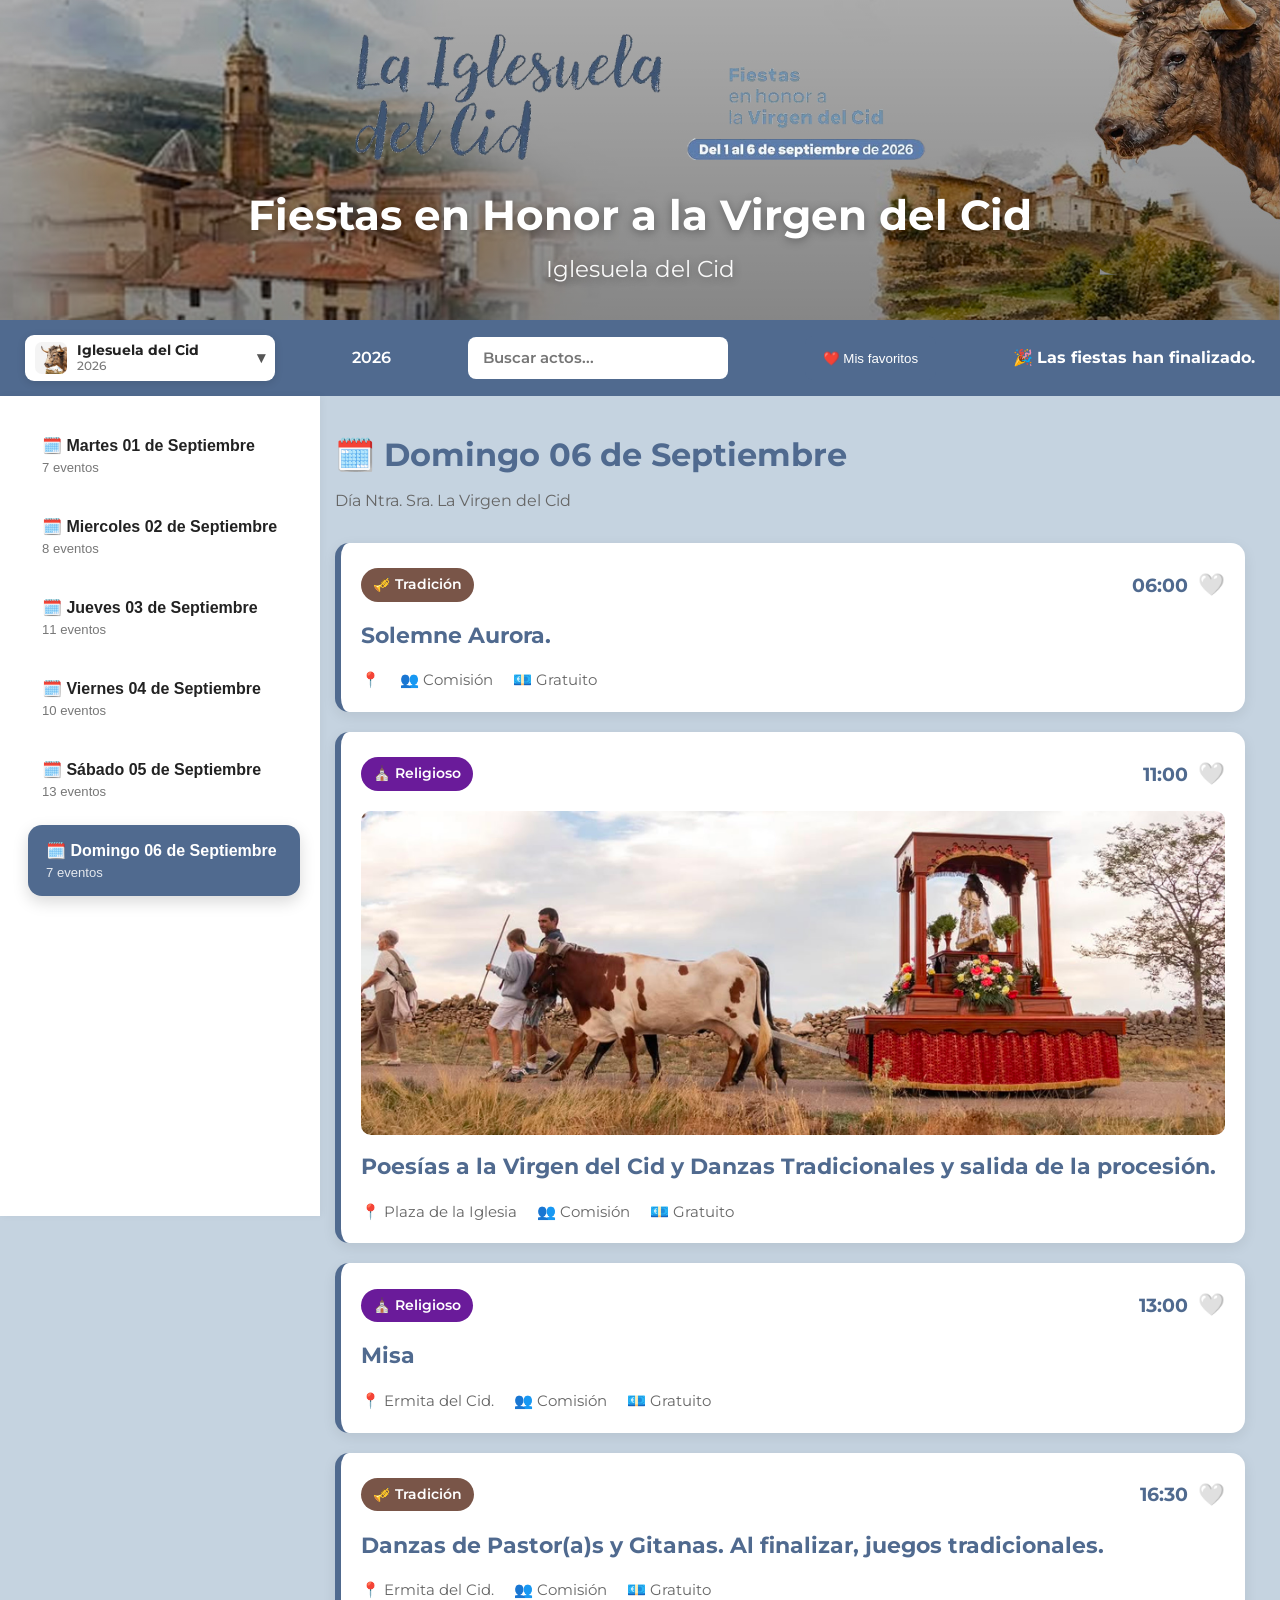
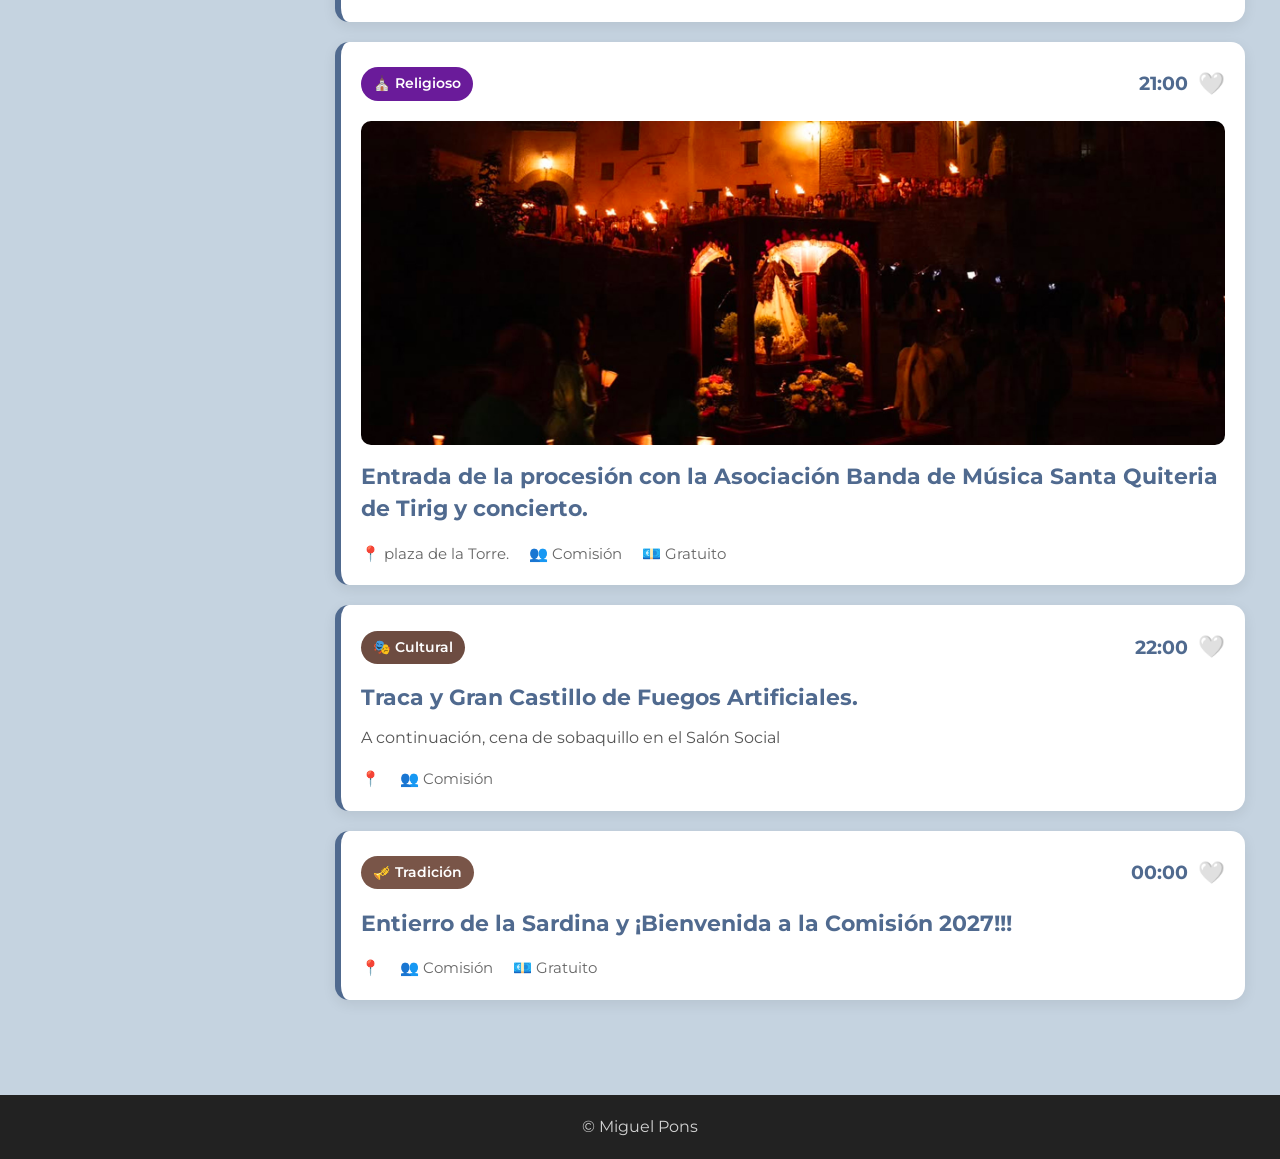
==== index.html @ 9c66fb47 "Add files via upload" ====
<!DOCTYPE html>
<html lang="es">

<head>

    <meta charset="UTF-8">

    <meta name="viewport" content="width=device-width, initial-scale=1.0">

    <title>Festes Vilafranca</title>

    <meta name="description"
        content="Programa Oficial de las Fiestas Patronales">

    <meta name="theme-color"
        content="#8B0000">

    <link
		id="favicon"
		rel="icon"
		href="favicon.ico">

    <!-- Google Fonts -->

    <link rel="preconnect"
        href="https://fonts.googleapis.com">

    <link rel="preconnect"
        href="https://fonts.gstatic.com"
        crossorigin>

    <link href="https://fonts.googleapis.com/css2?family=Montserrat:wght@300;400;500;600;700&display=swap"
        rel="stylesheet">

    <!-- CSS -->

    <link rel="stylesheet"
        href="css/variables.css?3">

    <link rel="stylesheet"
        href="css/estilos.css?38">

    <link rel="stylesheet"
        href="css/responsive.css?28">

    <link rel="stylesheet"
        href="css/selector-programas.css?1">



</head>

<body>

    <!-- CABECERA -->

    <header id="hero">

        <div class="hero-overlay">

            <img id="logo"
                class="logo"
                src=""
                alt="Logo">

            <div class="titulos">

                <h1 id="tituloWeb">
                    Cargando...
                </h1>

                <h2 id="subtituloWeb">
                </h2>

            </div>

        </div>

    </header>

    <!-- BARRA SUPERIOR -->

    <section class="barraSuperior">

    <div id="selectorProgramas" class="selector-programas"></div>

    <div id="anioFiestas"></div>

		<input
			type="search"
			id="buscador"
			placeholder="Buscar actos...">

		<button
			id="botonFavoritos"
			class="boton">
			❤️ Mis favoritos
		</button>

    <div id="contadorActo">
        Cargando programa...
    </div>

	</section>

    <!-- CONTENIDO -->

    <div class="contenedor">

        <!-- MENÚ -->

        <aside id="menu">

        </aside>

        <!-- CONTENIDO -->

        <main id="contenido">

            <div class="loader">

                Cargando programa...

            </div>

        </main>

    </div>

    <!-- PIE -->

    <footer>

        <p id="copyright"></p>

    </footer>

    <!-- JAVASCRIPT -->

    <script src="js/helpers.js?30"></script>

    <script src="js/selector-programas.js?2"></script>
	
	<script src="js/favoritos.js?5"></script>

    <script src="js/programa.js?13"></script>

    <script src="js/menu.js?20"></script>

    <script src="js/tarjetas.js?17"></script>

    <script src="js/app.js?27"></script>


<script>

if ("serviceWorker" in navigator) {

    navigator.serviceWorker.getRegistrations()

    .then(registrations => {

        registrations.forEach(registration => {

            registration.unregister();

        });

    });

}

</script>

</body>

</html>
---- css/variables.css ----
:root{

    /* ==========================
       COLORES DEL TEMA
       (Se sustituirán desde programa.json)
    ========================== */

    --color-principal:#8B0000;

    --color-secundario:#C9A227;

    --color-fondo:#F5F5F5;

    --color-superficie:#FFFFFF;

    --color-texto:#222222;

    --color-texto-claro:#666666;

    --color-borde:#DDDDDD;


    /* ==========================
       COLORES DE CATEGORÍAS
    ========================== */

    --cat-religioso:#6A1B9A;

    --cat-toros:#C62828;

    --cat-musica:#1565C0;

    --cat-gastronomia:#EF6C00;

    --cat-infantil:#43A047;

    --cat-cultural:#6D4C41;

    --cat-deporte:#00897B;

    --cat-fuegos:#8E24AA;

    --cat-tradicion:#795548;

    --cat-otros:#607D8B;


    /* ==========================
       SOMBRAS
    ========================== */

    --sombra-suave:0 3px 10px rgba(0,0,0,.10);

    --sombra-media:0 8px 25px rgba(0,0,0,.15);


    /* ==========================
       BORDES
    ========================== */

    --radio:12px;

    --radio-grande:20px;


    /* ==========================
       TRANSICIONES
    ========================== */

    --transicion:.25s;


    /* ==========================
       MEDIDAS
    ========================== */

    --ancho-menu:280px;

    --max-contenido:1400px;


    /* ==========================
       TIPOGRAFÍA
    ========================== */

    --fuente:'Montserrat',sans-serif;

}
---- css/estilos.css ----
/* =========================================================
   Fiestas Villafranca
   estilos.css
   Versión 1.0
========================================================= */

/* =========================================================
   RESET
========================================================= */

*{
    margin:0;
    padding:0;
    box-sizing:border-box;
}

html{
    scroll-behavior:smooth;
}

body{

    font-family:"Montserrat",sans-serif;

    background:var(--color-fondo);

    color:var(--color-texto);

    line-height:1.5;

}

/* =========================================================
   CABECERA
========================================================= */

#hero{

    position:relative;

    height:320px;

    background-size:cover;

    background-position:center;

    background-repeat:no-repeat;

}

.hero-overlay{

    width:100%;
    height:100%;

    background:linear-gradient(
        rgba(0,0,0,.30),
        rgba(0,0,0,.45)
    );

    display:flex;

    flex-direction:column;

    justify-content:center;

    align-items:center;

    text-align:center;

    color:white;

    padding:30px 20px;

}

.logo{

    display:block;

    width:var(--logo-pc);

    height:auto;

    max-width:95%;

    object-fit:contain;

    margin-left:auto;
    margin-right:auto;

}

#tituloWeb{

    font-size:2.6rem;

    font-weight:700;

    line-height:1.15;

    margin-top:12px;

    margin-bottom:12px;

    text-shadow:0 2px 10px rgba(0,0,0,.35);

}

#subtituloWeb{

    font-size:1.45rem;

    font-weight:400;

    opacity:.95;

    text-shadow:0 2px 8px rgba(0,0,0,.35);

}

/* =========================================================
   BARRA SUPERIOR
========================================================= */

.barraSuperior{

    display:flex;

    justify-content:space-between;

    align-items:center;

    padding:15px 25px;

    background:var(--color-principal);

    color:white;

    font-weight:600;

}

/* =========================================================
   CONTENEDOR
========================================================= */

.contenedor{

    display:flex;

    min-height:calc(100vh - 420px);

}

/* =========================================================
   MENÚ
========================================================= */

#menu{

    width:320px;

    min-width:320px;

    background:white;

    box-shadow:2px 0 8px rgba(0,0,0,.04);

    padding:24px;

    overflow-y:auto;

}

.menu-dia{

    display:flex;

    align-items:center;

    width:100%;

    gap:12px;

    padding:16px 18px;

    margin-bottom:10px;

    border:none;

    border-radius:14px;

    background:#fff;

    cursor:pointer;

    transition:all .20s ease;

    text-align:left;

}

.menu-dia:hover{

    background:#f3f3f3;

    transform:translateX(3px);

    box-shadow:0 4px 10px rgba(0,0,0,.08);

}

.menu-dia:hover .menu-dia-texto{

    color:#222;

}

.menu-dia:hover .menu-dia-actos{

    color:#666;

}

.menu-dia.activo:hover{

    background:var(--color-principal);

    transform:translateX(4px);

    box-shadow:0 6px 16px rgba(0,0,0,.15);

}

.menu-dia:active{

    transform:scale(.98);

}

.menu-dia.activo{

    background:var(--color-principal);

    color:white;

    box-shadow:0 6px 16px rgba(0,0,0,.15);

    transform:translateX(4px);

}

.menu-dia.activo .menu-dia-texto{

    color:white;

}

.menu-dia.activo .menu-dia-actos{

    color:rgba(255,255,255,.85);

}

.menu-dia-texto{

    font-weight:600;

}

.menu-dia-contenido{

    flex:1;

    min-width:0;

}

/* =========================================================
   CONTENIDO
========================================================= */

#contenido{

    flex:1;

    padding:40px 45px;

    background:var(--color-fondo);

}

.titulo-dia{

    font-size:2rem;

    color:var(--color-principal);

    margin-bottom:10px;

}

.descripcion-dia{

    font-size:1rem;

    color:#666;

    margin-bottom:30px;

}

/* =========================================================
   TARJETAS
========================================================= */

.tarjeta{

    background:var(--color-superficie);

    border-radius:14px;

    padding:20px;

    margin-bottom:20px;

    box-shadow:0 4px 14px rgba(0,0,0,.08);

    transition:.25s;

    border-left:6px solid var(--color-principal);

}

.tarjeta:hover{

    transform:translateY(-3px);

    box-shadow:0 8px 20px rgba(0,0,0,.15);

}

.tarjeta.destacado{

    border-left:6px solid var(--color-secundario);

}

.tarjeta h3{

    font-size:1.35rem;

    margin:12px 0;

    color:var(--color-principal);

}

.tarjeta p{

    margin-bottom:18px;

    color:#555;

}

/* =========================================================
   CABECERA TARJETA
========================================================= */

.tarjeta-cabecera{

    display:flex;

    justify-content:space-between;

    align-items:center;

    margin-bottom:10px;

}

.hora{

    font-size:1.2rem;

    font-weight:bold;

    color:var(--color-principal);

}

/* =========================================================
   CATEGORÍAS
========================================================= */

.categoria{

    color:white;

    padding:6px 12px;

    border-radius:20px;

    font-size:.9rem;

    font-weight:600;

}

/* =========================================================
   DATOS DEL ACTO
========================================================= */

.datos{

    display:flex;

    flex-wrap:wrap;

    gap:20px;

    margin-top:15px;

    font-size:.95rem;

    color:#666;

}

.datos div{

    display:flex;

    align-items:center;

    gap:6px;

}

/* =========================================================
   MENSAJE SIN ACTOS
========================================================= */

.sin-actos{

    padding:40px;

    background:white;

    border-radius:12px;

    text-align:center;

    color:#777;

    font-size:1.1rem;

    box-shadow:0 4px 10px rgba(0,0,0,.08);

}

/* =========================================================
   LOADER
========================================================= */

.loader{

    text-align:center;

    padding:80px;

    font-size:1.2rem;

    color:#888;

}

/* =========================================================
   ERROR
========================================================= */

.error{

    background:#fff3f3;

    color:#a00000;

    border:1px solid #f3b1b1;

    padding:25px;

    border-radius:12px;

}

.error h2{

    margin-bottom:10px;

}

/* =========================================================
   FOOTER
========================================================= */

footer{

    background:#222;

    color:white;

    text-align:center;

    padding:20px;

    margin-top:40px;

}

footer p{

    opacity:.8;

}

/* =========================================================
   ANIMACIONES
========================================================= */

@keyframes aparecer {

    from{
        opacity:0;
        transform:translateY(15px);
    }

    to{
        opacity:1;
        transform:translateY(0);
    }

}

.tarjeta{

    animation:aparecer .35s ease;

}

/* =========================================================
   SCROLL
========================================================= */

::-webkit-scrollbar{

    width:10px;

}

::-webkit-scrollbar-track{

    background:#efefef;

}

::-webkit-scrollbar-thumb{

    background:var(--color-principal);

    border-radius:10px;

}

::-webkit-scrollbar-thumb:hover{

    background:var(--color-secundario);

}

/* =========================================================
   ENLACES
========================================================= */

a{

    color:var(--color-principal);

    text-decoration:none;

}

a:hover{

    text-decoration:underline;

}

/* =========================================================
   BOTONES GENÉRICOS
========================================================= */

.boton{

    display:inline-block;

    padding:10px 18px;

    border:none;

    border-radius:8px;

    background:var(--color-principal);

    color:white;

    cursor:pointer;

    transition:.25s;

}

.boton:hover{

    background:var(--color-secundario);

}

/* =========================================================
   ETIQUETAS
========================================================= */

.etiquetas{

    display:flex;

    flex-wrap:wrap;

    gap:8px;

    margin-top:12px;

}

.etiqueta{

    background:#ececec;

    color:#555;

    padding:5px 10px;

    border-radius:20px;

    font-size:.80rem;

}

/* =========================================================
   IMÁGENES DE LOS ACTOS
========================================================= */

.imagen-acto{

    width:100%;

    border-radius:10px;

    margin-top:15px;

    margin-bottom:15px;

}

/* =========================================================
   UTILIDADES
========================================================= */

.oculto{

    display:none !important;

}

.centrado{

    text-align:center;

}

.derecha{

    text-align:right;

}

.izquierda{

    text-align:left;

}

.mt10{margin-top:10px;}
.mt20{margin-top:20px;}
.mt30{margin-top:30px;}

.mb10{margin-bottom:10px;}
.mb20{margin-bottom:20px;}
.mb30{margin-bottom:30px;}

/* =========================================================
   UBICACIÓN
========================================================= */

.ubicacion a{

    color:inherit;

    text-decoration:none;

    font-weight:600;

}

.ubicacion a:hover{

    color:var(--color-principal);

    text-decoration:underline;

}


.menu-dia{

    display:flex;
    align-items:center;
    gap:8px;

}

.menu-dia-info{

    display:flex;

    flex-direction:column;

    align-items:flex-start;

    gap:4px;

    flex:1;

}

.menu-dia-texto{

    font-size:1rem;

    font-weight:700;

    line-height:1.25;

    color:#222;

}

.menu-dia-actos{

    font-size:.82rem;

    color:#777;

    font-weight:500;

}

/* =========================================================
BUSCADOR
========================================================= */

#buscador{

    width:260px;

    padding:10px 15px;

    border:none;

    border-radius:8px;

    font-size:15px;

}

#buscador:focus{

    outline:none;

    box-shadow:0 0 0 3px rgba(255,255,255,.35);

}

/*=========================================================
ICONO DESTACADO
=========================================================*/

.cabecera-izquierda{

    display:flex;

    align-items:center;

    gap:8px;

}

.icono-destacado{

    font-size:1.15rem;

    line-height:1;

    cursor:default;

}

/*=========================================================
FAVORITOS
=========================================================*/

.cabecera-derecha{

    display:flex;

    align-items:center;

    gap:10px;

}

.boton-favorito{

    background:none;

    border:none;

    cursor:pointer;

    font-size:1.35rem;

    padding:0;

    transition:.2s;

}

.boton-favorito:hover{

    transform:scale(1.15);

}

/* =========================================================
   FIN
========================================================= */
---- css/responsive.css ----
/* =========================================================
   RESPONSIVE.CSS
   PARTE 1
   Mobile First
========================================================= */


/* =========================================================
   MÓVILES
   hasta 767 px
========================================================= */

@media (max-width:767px){

    html{

        font-size:16px;

    }

    body{

        overflow-x:hidden;

    }

    /* ==========================
       HERO
    ========================== */

    #hero{

        height:220px;

    }

    .hero-overlay{

        padding:15px;

    }

    .logo{

    width:var(--logo-movil);

    height:auto;

    max-width:95%;

	}

    #tituloWeb{

        font-size:1.6rem;
        line-height:1.2;

    }

    #subtituloWeb{

        font-size:1rem;
        margin-top:8px;

    }


    /* ==========================
       BARRA SUPERIOR
    ========================== */

    .barraSuperior{

        display:flex;

        flex-direction:column;

        align-items:stretch;

        gap:12px;

        padding:15px;

    }

    #anioFiestas{

        text-align:center;

        font-size:1rem;

    }

    #contadorActo{

        text-align:center;

        font-size:.95rem;

        line-height:1.4;

    }

    #buscador{

        width:100%;

        font-size:16px;

        padding:14px;

    }


    /* ==========================
       CONTENEDOR
    ========================== */

    .contenedor{

        display:flex;

        flex-direction:column;

        min-height:auto;

    }


    /* ==========================
       MENÚ
    ========================== */

    #menu{

        width:100%;

        border-right:none;

        border-bottom:1px solid #ddd;

        padding:15px;

        display:flex;

        gap:10px;

        overflow-x:auto;

        overflow-y:hidden;

        white-space:nowrap;

        scroll-snap-type:x mandatory;
		
		scroll-padding-inline:15px;
 
    }

    #menu::-webkit-scrollbar{

        height:6px;

    }

    .menu-dia{

    min-width:150px;

    max-width:150px;

    margin:0;

    flex-shrink:0;

    scroll-snap-align:start;

    padding:12px;

    border-radius:14px;

	}

	.menu-dia:first-child{

		margin-left:20px;

	}

	.menu-dia:last-child{

		margin-right:20px;

	}

    .menu-dia-texto{

		font-size:.88rem;

		line-height:1.2;
		
		white-space:nowrap;

		overflow:hidden;

		text-overflow:ellipsis;

	}
	
	.menu-dia-numero{

		width:34px;

		height:34px;

		line-height:34px;

		font-size:.95rem;

	}

    .menu-dia-actos{

        font-size:.80rem;

    }


    /* ==========================
       CONTENIDO
    ========================== */

    #contenido{

        padding:18px;

    }

    .titulo-dia{

        font-size:1.5rem;

    }

    .descripcion-dia{

        font-size:.95rem;

        margin-bottom:20px;

    }

}

/* =========================================================
   RESPONSIVE.CSS
   PARTE 2
   Tarjetas + Tablet
========================================================= */


/* =========================================================
   TARJETAS EN MÓVIL
========================================================= */

@media (max-width:767px){

    .tarjeta{

        padding:18px;

        margin-bottom:18px;

        border-radius:12px;

    }

    .tarjeta-cabecera{

        display:flex;

        flex-direction:column;

        align-items:flex-start;

        gap:10px;

    }

    .categoria{

        font-size:.85rem;

        padding:6px 12px;

    }

    .hora{

        font-size:1.1rem;

    }

    .tarjeta h3{

        font-size:1.25rem;

        line-height:1.3;

    }

    .tarjeta p{

        font-size:.95rem;

        line-height:1.5;

    }

    .imagen-acto{

        width:100%;

        height:auto;

        border-radius:10px;

        margin:15px 0;

        object-fit:cover;

    }

    .datos{

        display:flex;

        flex-direction:column;

        gap:10px;

        margin-top:15px;

    }

    .datos div{

        width:100%;

        word-break:break-word;

    }

    .etiquetas{

        gap:8px;

    }

    .etiqueta{

        font-size:.78rem;

        padding:6px 10px;

    }

    .sin-actos{

        padding:30px 20px;

        font-size:1rem;

    }
	
}


/* =========================================================
   TABLETS
   768 - 1023 px
========================================================= */

@media (min-width:768px) and (max-width:1023px){

    #hero{

        height:260px;

    }

    .logo{

    width:var(--logo-tablet);

    height:auto;

    max-width:90%;

	}

    #tituloWeb{

        font-size:2rem;

    }

    .barraSuperior{

        padding:18px;

        gap:15px;

        flex-wrap:wrap;

    }

    #buscador{

        width:280px;

    }

    .contenedor{

        display:flex;

    }

    #menu{

        width:240px;

        padding:18px;
		
		scroll-behavior:smooth;

		-webkit-overflow-scrolling:touch;

    }

    #contenido{

        padding:25px;

    }

    .tarjeta{

        padding:22px;

    }

    .tarjeta h3{

        font-size:1.35rem;

    }

    .datos{

        gap:15px;

    }

}

/* =========================================================
   RESPONSIVE.CSS
   PARTE 3
   Escritorio + Ajustes finales
========================================================= */


/* =========================================================
   ESCRITORIO
   A partir de 1024 px
========================================================= */

@media (min-width:1024px){

    .contenedor{

        display:grid;

        grid-template-columns:300px 1fr;

        gap:0;

        align-items:start;

    }

    #menu{

        position:sticky;

        top:0;

        height:calc(100vh - 80px);

        overflow-y:auto;

    }

    #contenido{

        min-width:0;

        padding:35px;

    }

    .tarjeta{

        transition:
            transform .20s ease,
            box-shadow .20s ease;

    }

    .tarjeta:hover{

        transform:translateY(-4px);

    }

}


/* =========================================================
   IMÁGENES
========================================================= */

img{

    max-width:100%;

    height:auto;

    display:block;

}


/* =========================================================
   ENLACES
========================================================= */

a{

    word-break:break-word;

}


/* =========================================================
   BOTONES
========================================================= */

button{

    min-height:44px;

    cursor:pointer;

}


/* =========================================================
   INPUTS
========================================================= */

input,
select,
textarea{

    max-width:100%;

    font:inherit;

}


/* =========================================================
   TABLAS
========================================================= */

table{

    width:100%;

    display:block;

    overflow-x:auto;

}


/* =========================================================
   VÍDEOS
========================================================= */

iframe,
video{

    width:100%;

    height:auto;

}


/* =========================================================
   PREVENIR DESBORDAMIENTOS
========================================================= */

*{

    box-sizing:border-box;

    min-width:0;

}


/* =========================================================
   SCROLL
========================================================= */

html{

    scroll-behavior:smooth;

}


/* =========================================================
   ORIENTACIÓN HORIZONTAL EN MÓVIL
========================================================= */

@media (max-width:767px) and (orientation:landscape){

    #hero{

        height:170px;

    }

    .barraSuperior{

        padding:12px;

    }

}


/* =========================================================
   PANTALLAS MUY PEQUEÑAS
========================================================= */

@media (max-width:360px){

    html{

        font-size:15px;

    }

    .menu-dia{

        min-width:150px;

    }

    .tarjeta{

        padding:15px;

    }

    .tarjeta h3{

        font-size:1.10rem;

    }

}


/* =========================================================
   PANTALLAS MUY GRANDES
========================================================= */

@media (min-width:1600px){

    .contenedor{

        max-width:1600px;

        margin:auto;

    }

}


/* =========================================================
   FIN
========================================================= */
---- css/selector-programas.css ----
/* =========================================================
   SELECTOR DE PROGRAMAS
   Hoja independiente para evitar conflictos/caché
========================================================= */

.selector-programas {
    position: relative;
    width: 250px;
    flex: 0 0 auto;
    z-index: 50;
}

.selector-programas-boton,
.selector-programas-opcion {
    width: 100%;
    border: none;
    display: flex;
    align-items: center;
    gap: 10px;
    text-align: left;
    font: inherit;
}

.selector-programas-boton {
    min-height: 46px;
    padding: 7px 10px;
    border-radius: 9px;
    background: #fff;
    color: #222;
    box-shadow: 0 2px 8px rgba(0,0,0,.12);
}

.selector-programas-boton:hover {
    background: #f7f7f7;
}

.selector-programas-boton:focus-visible,
.selector-programas-opcion:focus-visible {
    outline: 3px solid rgba(255,255,255,.55);
    outline-offset: 2px;
}

/*
   Tamaño explícito + max/min para que ninguna regla global de imágenes
   pueda hacer crecer el icono. Los atributos width/height del JS son
   además un segundo nivel de protección si este CSS tarda en cargar.
*/
.selector-programas .selector-programas-icono {
    width: 32px;
    height: 32px;
    min-width: 32px;
    max-width: 32px;
    min-height: 32px;
    max-height: 32px;
    flex: 0 0 32px;
    object-fit: cover;
    border-radius: 7px;
    display: block;
}

.selector-programas-texto {
    display: flex;
    flex-direction: column;
    gap: 1px;
    min-width: 0;
    flex: 1;
}

.selector-programas-nombre {
    font-size: .88rem;
    font-weight: 700;
    line-height: 1.2;
    white-space: nowrap;
    overflow: hidden;
    text-overflow: ellipsis;
}

.selector-programas-anio {
    font-size: .72rem;
    font-weight: 500;
    color: #777;
    line-height: 1.2;
}

.selector-programas-flecha {
    margin-left: auto;
    color: #555;
    font-size: 1rem;
    transition: transform .2s ease;
}

.selector-programas.abierto .selector-programas-flecha {
    transform: rotate(180deg);
}

.selector-programas-lista {
    position: absolute;
    top: calc(100% + 8px);
    left: 0;
    width: 100%;
    padding: 6px;
    border-radius: 10px;
    background: #fff;
    box-shadow: 0 10px 30px rgba(0,0,0,.20);
    max-height: 330px;
    overflow-y: auto;
}

.selector-programas-lista[hidden] {
    display: none;
}

.selector-programas-opcion {
    min-height: 48px;
    padding: 8px 9px;
    border-radius: 8px;
    background: #fff;
    color: #222;
    cursor: pointer;
}

.selector-programas-opcion:hover {
    background: #f1f1f1;
}

.selector-programas-opcion.activo {
    background: var(--color-principal);
    color: #fff;
}

.selector-programas-opcion.activo .selector-programas-anio {
    color: rgba(255,255,255,.82);
}

.selector-programas-opcion.activo:hover {
    background: var(--color-secundario);
}

@media (max-width: 767px) {
    .selector-programas {
        width: 100%;
    }

    .selector-programas-boton {
        width: 100%;
    }

    .selector-programas-lista {
        position: static;
        margin-top: 8px;
    }
}

@media (min-width: 768px) and (max-width: 1023px) {
    .selector-programas {
        width: 240px;
    }
}
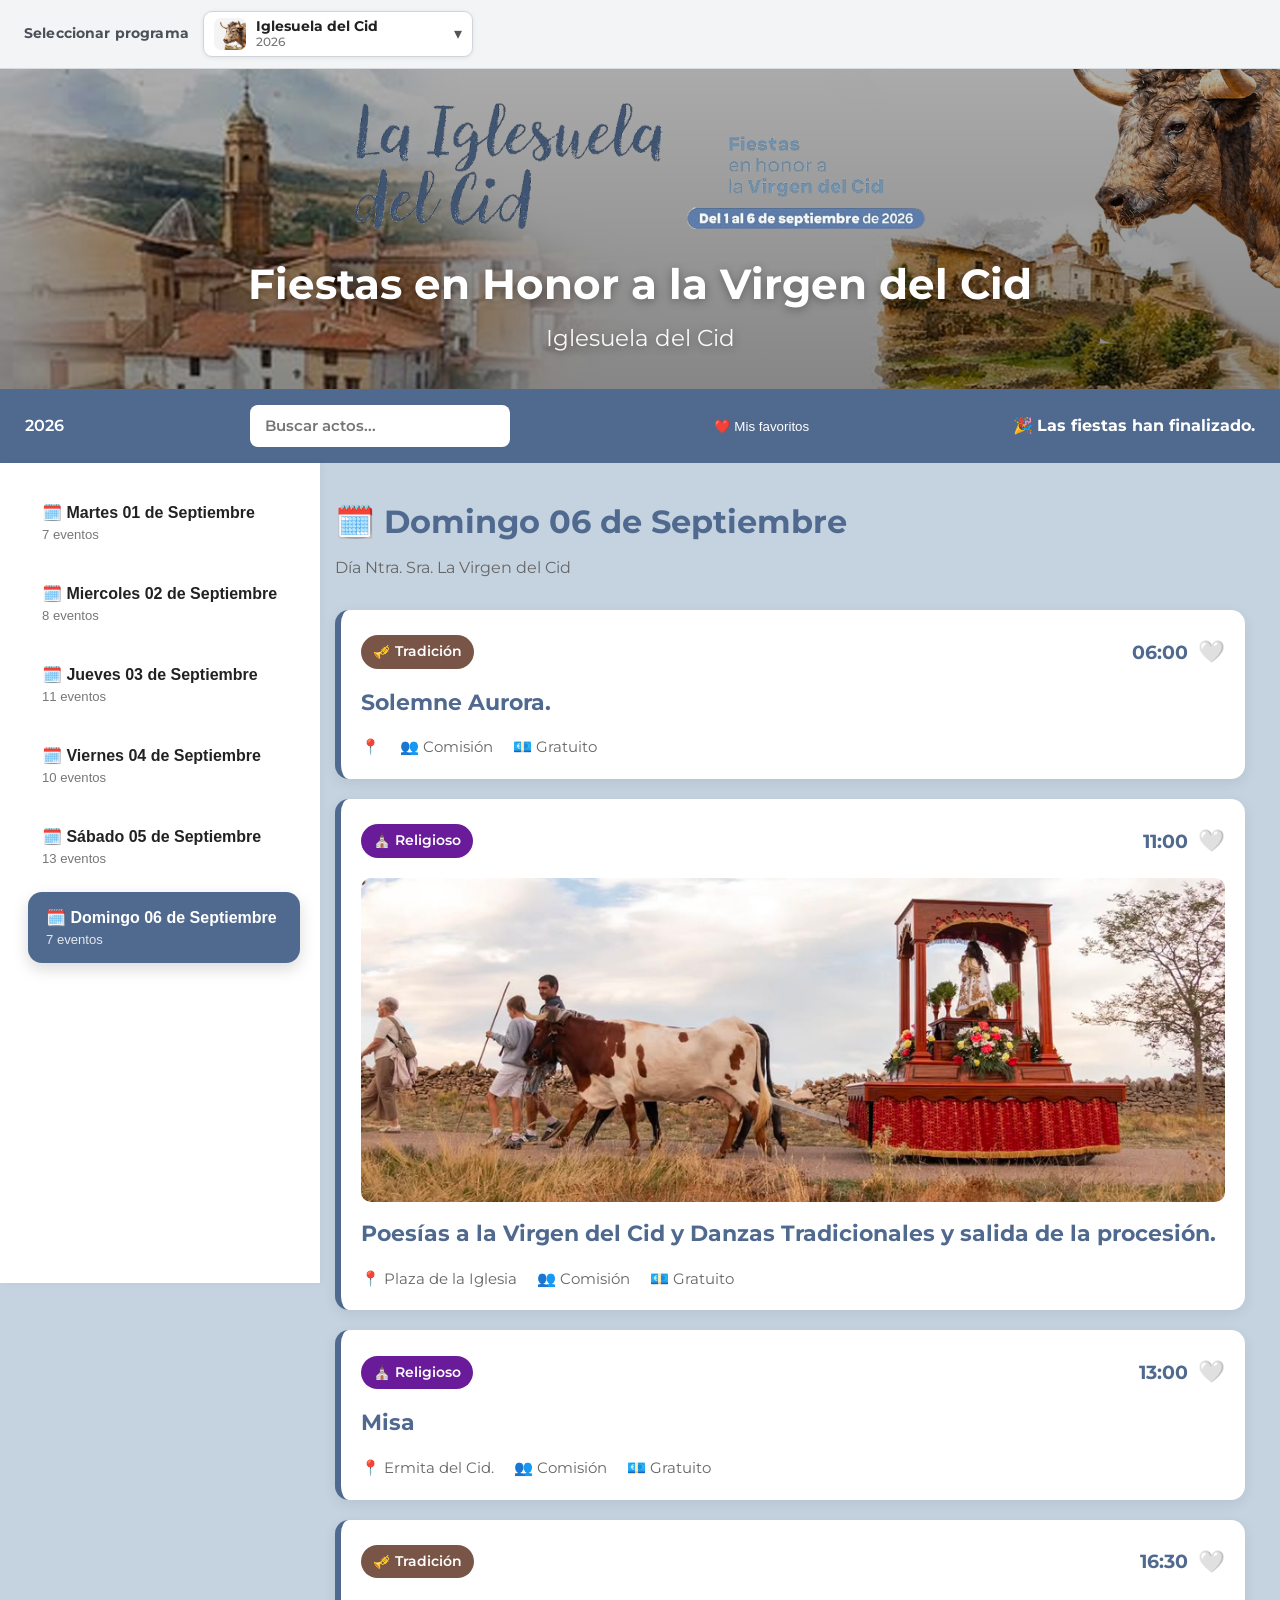
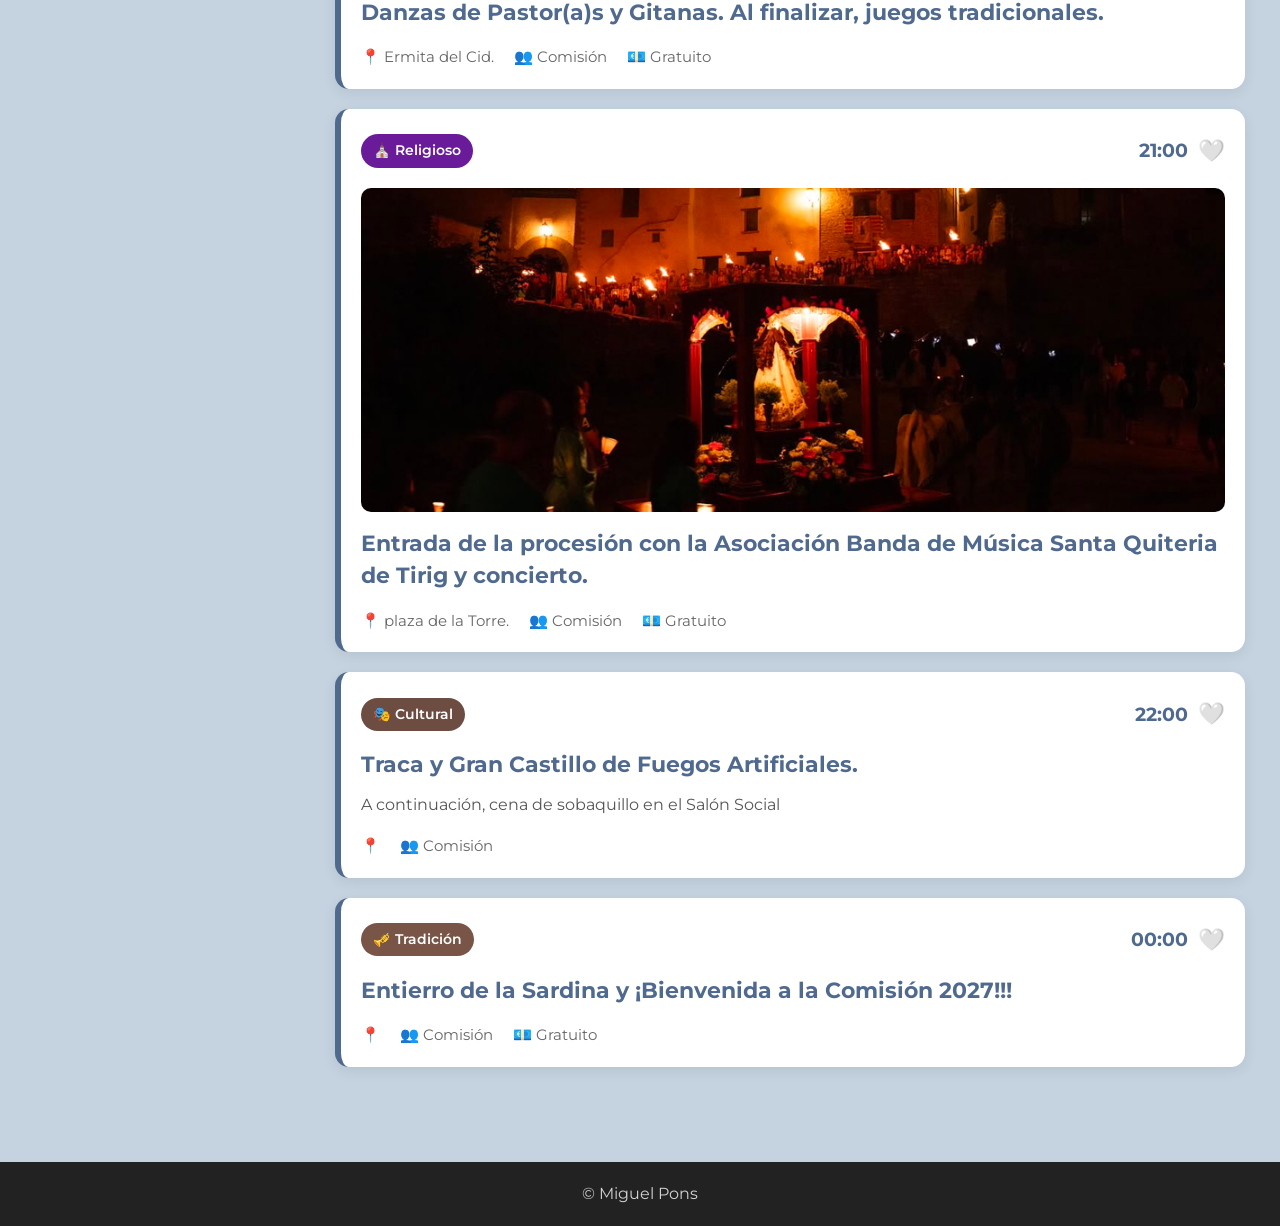
==== commit 8624841b: "Add files via upload" ====
--- a/index.html
+++ b/index.html
@@ -44,13 +44,29 @@
         href="css/responsive.css?28">
 
     <link rel="stylesheet"
-        href="css/selector-programas.css?1">
+        href="css/selector-programas.css?2">
 
 
 
 </head>
 
 <body>
+
+    <!-- BARRA GLOBAL DE LA APLICACION -->
+
+    <section class="barraAplicacion" aria-label="Seleccionar programa de fiestas">
+
+        <div class="barraAplicacion-contenido">
+
+            <span class="barraAplicacion-etiqueta">
+                Seleccionar programa
+            </span>
+
+            <div id="selectorProgramas" class="selector-programas"></div>
+
+        </div>
+
+    </section>
 
     <!-- CABECERA -->
 
@@ -81,8 +97,6 @@
     <!-- BARRA SUPERIOR -->
 
     <section class="barraSuperior">
-
-    <div id="selectorProgramas" class="selector-programas"></div>
 
     <div id="anioFiestas"></div>
 
--- a/css/selector-programas.css
+++ b/css/selector-programas.css
@@ -1,11 +1,37 @@
 /* =========================================================
-   SELECTOR DE PROGRAMAS
-   Hoja independiente para evitar conflictos/caché
+   BARRA GLOBAL + SELECTOR DE PROGRAMAS
+   Componente independiente de los colores de cada municipio.
 ========================================================= */
+
+/* Barra de nivel aplicacion: siempre neutra */
+.barraAplicacion {
+    background: #f3f4f6;
+    border-bottom: 1px solid #d7dbe0;
+    color: #2f343b;
+    padding: 11px 24px;
+}
+
+.barraAplicacion-contenido {
+    width: 100%;
+    max-width: 1440px;
+    margin: 0 auto;
+    display: flex;
+    align-items: center;
+    justify-content: flex-start;
+    gap: 14px;
+}
+
+.barraAplicacion-etiqueta {
+    flex: 0 0 auto;
+    font-size: .88rem;
+    font-weight: 700;
+    letter-spacing: .01em;
+    color: #4b5159;
+}
 
 .selector-programas {
     position: relative;
-    width: 250px;
+    width: 270px;
     flex: 0 0 auto;
     z-index: 50;
 }
@@ -22,28 +48,30 @@
 }
 
 .selector-programas-boton {
-    min-height: 46px;
-    padding: 7px 10px;
+    min-height: 44px;
+    padding: 6px 10px;
+    border: 1px solid #d1d5db;
     border-radius: 9px;
     background: #fff;
     color: #222;
-    box-shadow: 0 2px 8px rgba(0,0,0,.12);
+    box-shadow: 0 1px 4px rgba(0,0,0,.08);
+    cursor: pointer;
 }
 
 .selector-programas-boton:hover {
-    background: #f7f7f7;
+    background: #fafafa;
+    border-color: #b8bec6;
 }
 
 .selector-programas-boton:focus-visible,
 .selector-programas-opcion:focus-visible {
-    outline: 3px solid rgba(255,255,255,.55);
+    outline: 3px solid rgba(75,81,89,.30);
     outline-offset: 2px;
 }
 
 /*
-   Tamaño explícito + max/min para que ninguna regla global de imágenes
-   pueda hacer crecer el icono. Los atributos width/height del JS son
-   además un segundo nivel de protección si este CSS tarda en cargar.
+   Tamano explicito para que ninguna regla global de imagenes
+   pueda ampliar los iconos en GitHub Pages u otros servidores.
 */
 .selector-programas .selector-programas-icono {
     width: 32px;
@@ -99,6 +127,7 @@
     left: 0;
     width: 100%;
     padding: 6px;
+    border: 1px solid #d7dbe0;
     border-radius: 10px;
     background: #fff;
     box-shadow: 0 10px 30px rgba(0,0,0,.20);
@@ -120,11 +149,12 @@
 }
 
 .selector-programas-opcion:hover {
-    background: #f1f1f1;
-}
-
+    background: #f1f2f4;
+}
+
+/* La seleccion tambien es neutra: no hereda el color del municipio */
 .selector-programas-opcion.activo {
-    background: var(--color-principal);
+    background: #4b5159;
     color: #fff;
 }
 
@@ -133,10 +163,24 @@
 }
 
 .selector-programas-opcion.activo:hover {
-    background: var(--color-secundario);
+    background: #3d4249;
 }
 
 @media (max-width: 767px) {
+    .barraAplicacion {
+        padding: 10px 15px 12px;
+    }
+
+    .barraAplicacion-contenido {
+        flex-direction: column;
+        align-items: stretch;
+        gap: 7px;
+    }
+
+    .barraAplicacion-etiqueta {
+        font-size: .82rem;
+    }
+
     .selector-programas {
         width: 100%;
     }
@@ -146,13 +190,18 @@
     }
 
     .selector-programas-lista {
-        position: static;
-        margin-top: 8px;
+        position: absolute;
+        margin-top: 0;
     }
 }
 
 @media (min-width: 768px) and (max-width: 1023px) {
+    .barraAplicacion {
+        padding-left: 18px;
+        padding-right: 18px;
+    }
+
     .selector-programas {
-        width: 240px;
-    }
-}
+        width: 255px;
+    }
+}
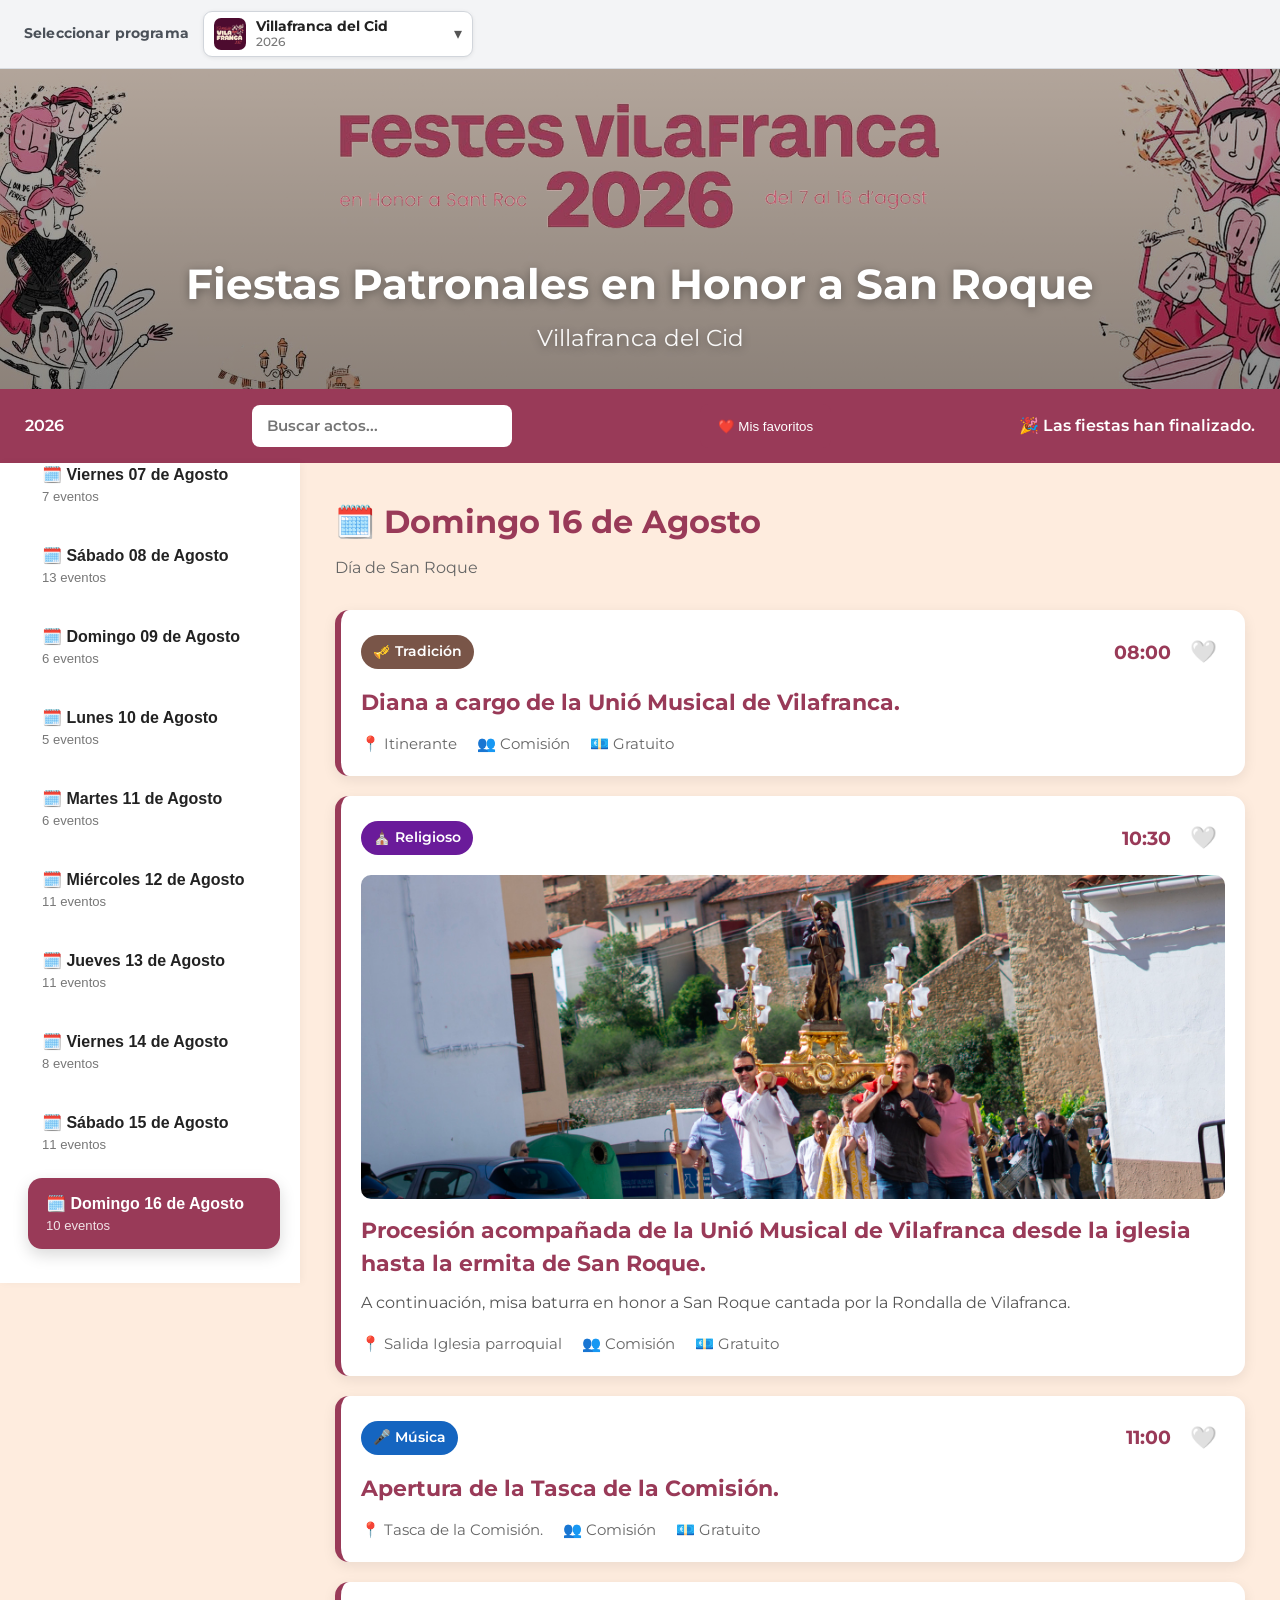
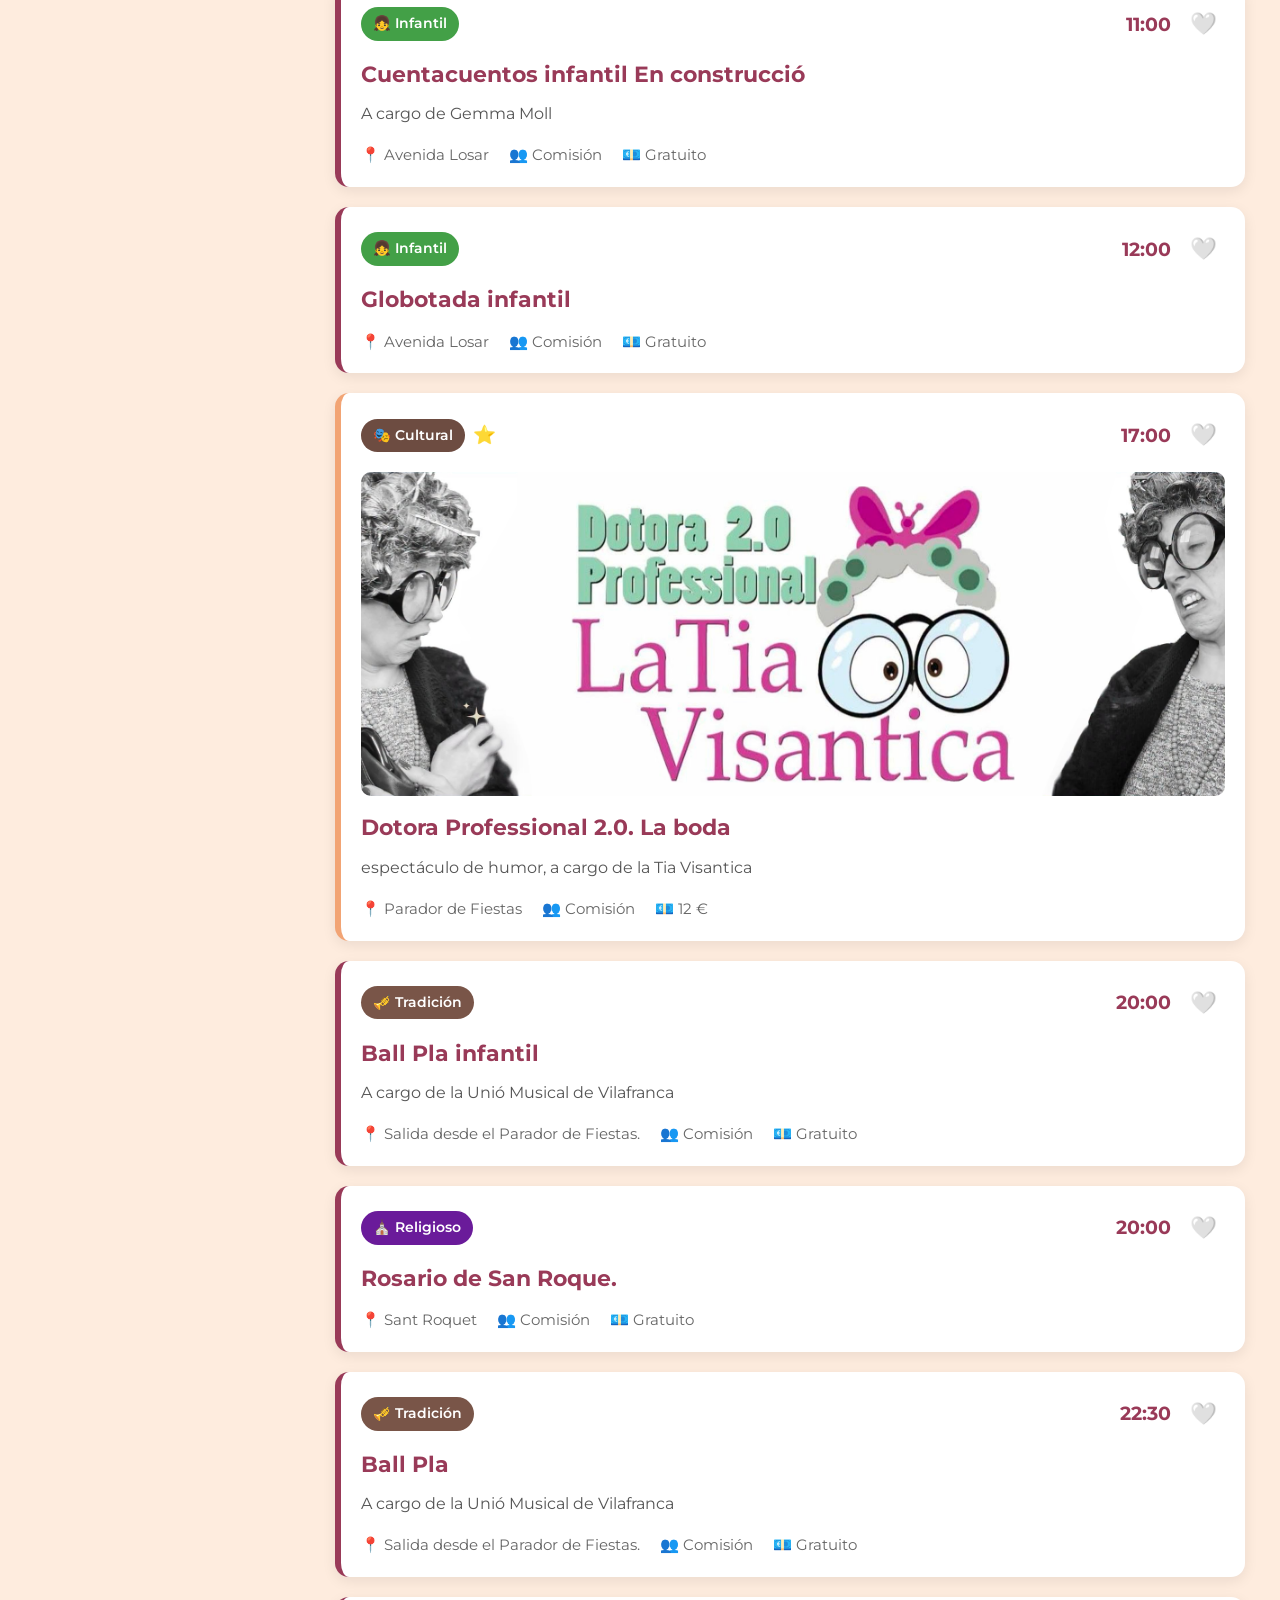
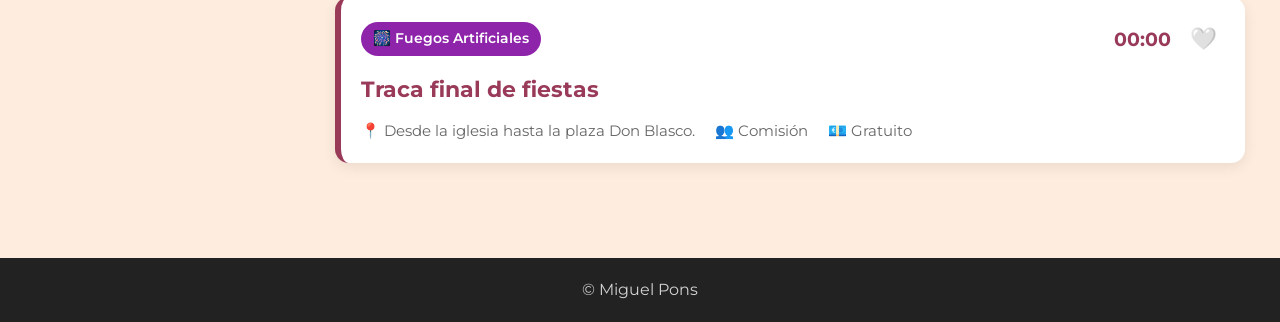
==== commit ba6b6ca9: "Add files via upload" ====
--- a/index.html
+++ b/index.html
@@ -18,7 +18,7 @@
     <link
 		id="favicon"
 		rel="icon"
-		href="favicon.ico">
+		href="img/icon_festes.png">
 
     <!-- Google Fonts -->
 
@@ -35,16 +35,16 @@
     <!-- CSS -->
 
     <link rel="stylesheet"
-        href="css/variables.css?3">
+        href="css/variables.css?v=20261127">
 
     <link rel="stylesheet"
-        href="css/estilos.css?38">
+        href="css/estilos.css?v=20261127">
 
     <link rel="stylesheet"
-        href="css/responsive.css?28">
+        href="css/responsive.css?v=20261127">
 
     <link rel="stylesheet"
-        href="css/selector-programas.css?2">
+        href="css/selector-programas.css?v=20261127">
 
 
 
@@ -76,7 +76,7 @@
 
             <img id="logo"
                 class="logo"
-                src=""
+                src="img/icon_festes.png"
                 alt="Logo">
 
             <div class="titulos">
@@ -102,11 +102,11 @@
 
 		<input
 			type="search"
-			id="buscador"
+			id="buscador" aria-label="Buscar actos en los días publicados" disabled
 			placeholder="Buscar actos...">
 
 		<button
-			id="botonFavoritos"
+			id="botonFavoritos" type="button" disabled
 			class="boton">
 			❤️ Mis favoritos
 		</button>
@@ -117,13 +117,16 @@
 
 	</section>
 
+    <p id="avisoFavoritos" role="status" hidden></p>
+    <noscript>Activa JavaScript en tu navegador para consultar el programa de fiestas.</noscript>
+
     <!-- CONTENIDO -->
 
     <div class="contenedor">
 
         <!-- MENÚ -->
 
-        <aside id="menu">
+        <aside id="menu" aria-label="Días del programa">
 
         </aside>
 
@@ -151,40 +154,22 @@
 
     <!-- JAVASCRIPT -->
 
-    <script src="js/helpers.js?30"></script>
+    <script src="js/helpers.js?v=20261127"></script>
 
-    <script src="js/selector-programas.js?2"></script>
+    <script src="js/selector-programas.js?v=20261127"></script>
 	
-	<script src="js/favoritos.js?5"></script>
+	<script src="js/favoritos.js?v=20261127"></script>
 
-    <script src="js/programa.js?13"></script>
+    <script src="js/programa.js?v=20261127"></script>
 
-    <script src="js/menu.js?20"></script>
+    <script src="js/menu.js?v=20261127"></script>
 
-    <script src="js/tarjetas.js?17"></script>
+    <script src="js/tarjetas.js?v=20261127"></script>
 
-    <script src="js/app.js?27"></script>
+    <script src="js/app.js?v=20261127"></script>
 
 
-<script>
 
-if ("serviceWorker" in navigator) {
-
-    navigator.serviceWorker.getRegistrations()
-
-    .then(registrations => {
-
-        registrations.forEach(registration => {
-
-            registration.unregister();
-
-        });
-
-    });
-
-}
-
-</script>
 
 </body>
 
--- a/css/estilos.css
+++ b/css/estilos.css
@@ -38,7 +38,7 @@
 
     position:relative;
 
-    height:320px;
+    min-height:320px;
 
     background-size:cover;
 
@@ -51,7 +51,7 @@
 .hero-overlay{
 
     width:100%;
-    height:100%;
+    min-height:inherit;
 
     background:linear-gradient(
         rgba(0,0,0,.30),
@@ -126,6 +126,8 @@
 .barraSuperior{
 
     display:flex;
+    flex-wrap:wrap;
+    gap:16px;
 
     justify-content:space-between;
 
@@ -161,7 +163,8 @@
 
     width:320px;
 
-    min-width:320px;
+    min-width:0;
+    flex:0 0 320px;
 
     background:white;
 
@@ -372,6 +375,8 @@
 .tarjeta-cabecera{
 
     display:flex;
+    flex-wrap:wrap;
+    gap:10px;
 
     justify-content:space-between;
 
@@ -865,3 +870,18 @@
 /* =========================================================
    FIN
 ========================================================= */
+
+/* Accesibilidad, avisos y texto de longitud variable. */
+[hidden] { display:none !important; }
+.aviso-horario { display:block; margin-top:6px; font-size:.8rem; font-weight:400; }
+#contadorActo { max-width:34rem; overflow-wrap:anywhere; }
+#avisoFavoritos { margin:0; padding:12px 20px; background:#fff3cd; color:#513e00; }
+.tarjeta h3, .tarjeta p, .titulo-dia { overflow-wrap:anywhere; }
+.cabecera-izquierda, .cabecera-derecha { flex-wrap:wrap; }
+.boton-favorito { min-width:44px; }
+button:focus-visible { outline:3px solid #315a9b; outline-offset:3px; }
+button:disabled { opacity:.65; cursor:default; }
+@media (prefers-reduced-motion:reduce) {
+    html { scroll-behavior:auto; }
+    *, *::before, *::after { animation:none !important; transition:none !important; }
+}
--- a/css/responsive.css
+++ b/css/responsive.css
@@ -30,7 +30,7 @@
 
     #hero{
 
-        height:220px;
+        min-height:220px;
 
     }
 
@@ -134,6 +134,8 @@
     #menu{
 
         width:100%;
+
+        flex:0 0 auto;
 
         border-right:none;
 
@@ -385,7 +387,7 @@
 
     #hero{
 
-        height:260px;
+        min-height:260px;
 
     }
 
@@ -430,6 +432,7 @@
     #menu{
 
         width:240px;
+        flex-basis:240px;
 
         padding:18px;
 		
@@ -494,6 +497,7 @@
     #menu{
 
         position:sticky;
+        width:100%;
 
         top:0;
 
@@ -643,7 +647,7 @@
 
     #hero{
 
-        height:170px;
+        min-height:170px;
 
     }
 
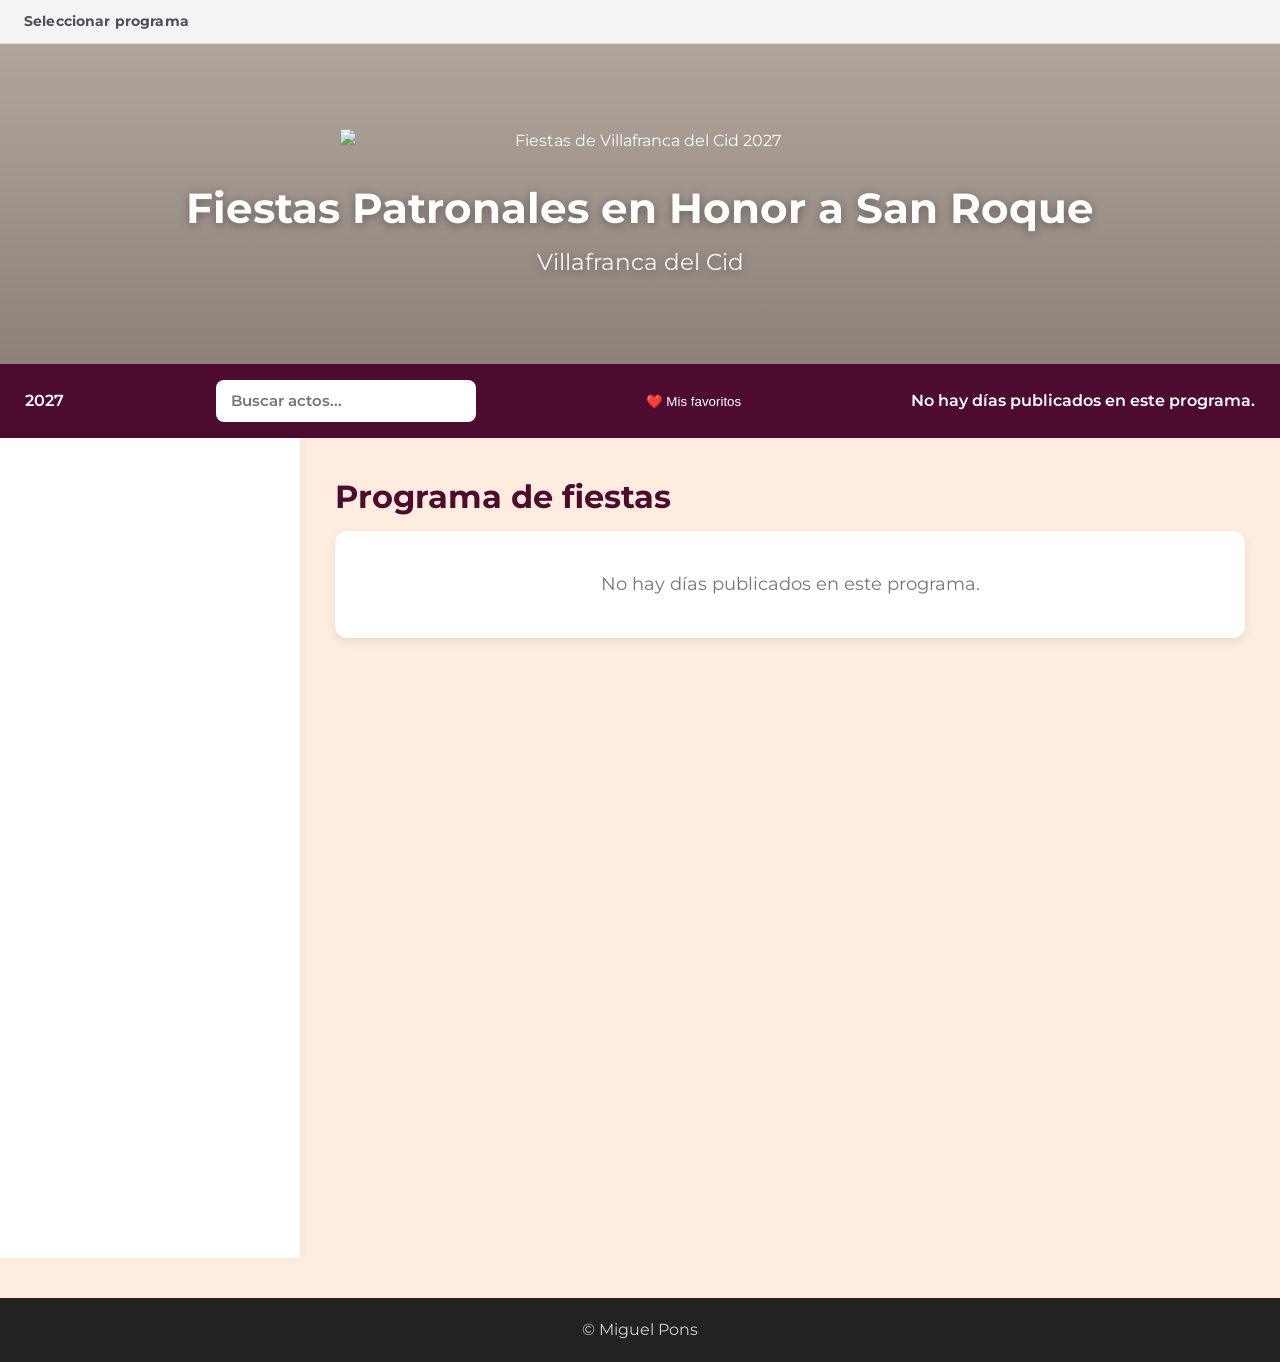
==== commit 1c2482d7: "Add files via upload" ====
--- a/index.html
+++ b/index.html
@@ -160,7 +160,7 @@
 	
 	<script src="js/favoritos.js?v=20261127"></script>
 
-    <script src="js/programa.js?v=20261127"></script>
+    <script src="js/programa.js?v=20261127-2"></script>
 
     <script src="js/menu.js?v=20261127"></script>
 
@@ -173,4 +173,4 @@
 
 </body>
 
-</html>+</html>
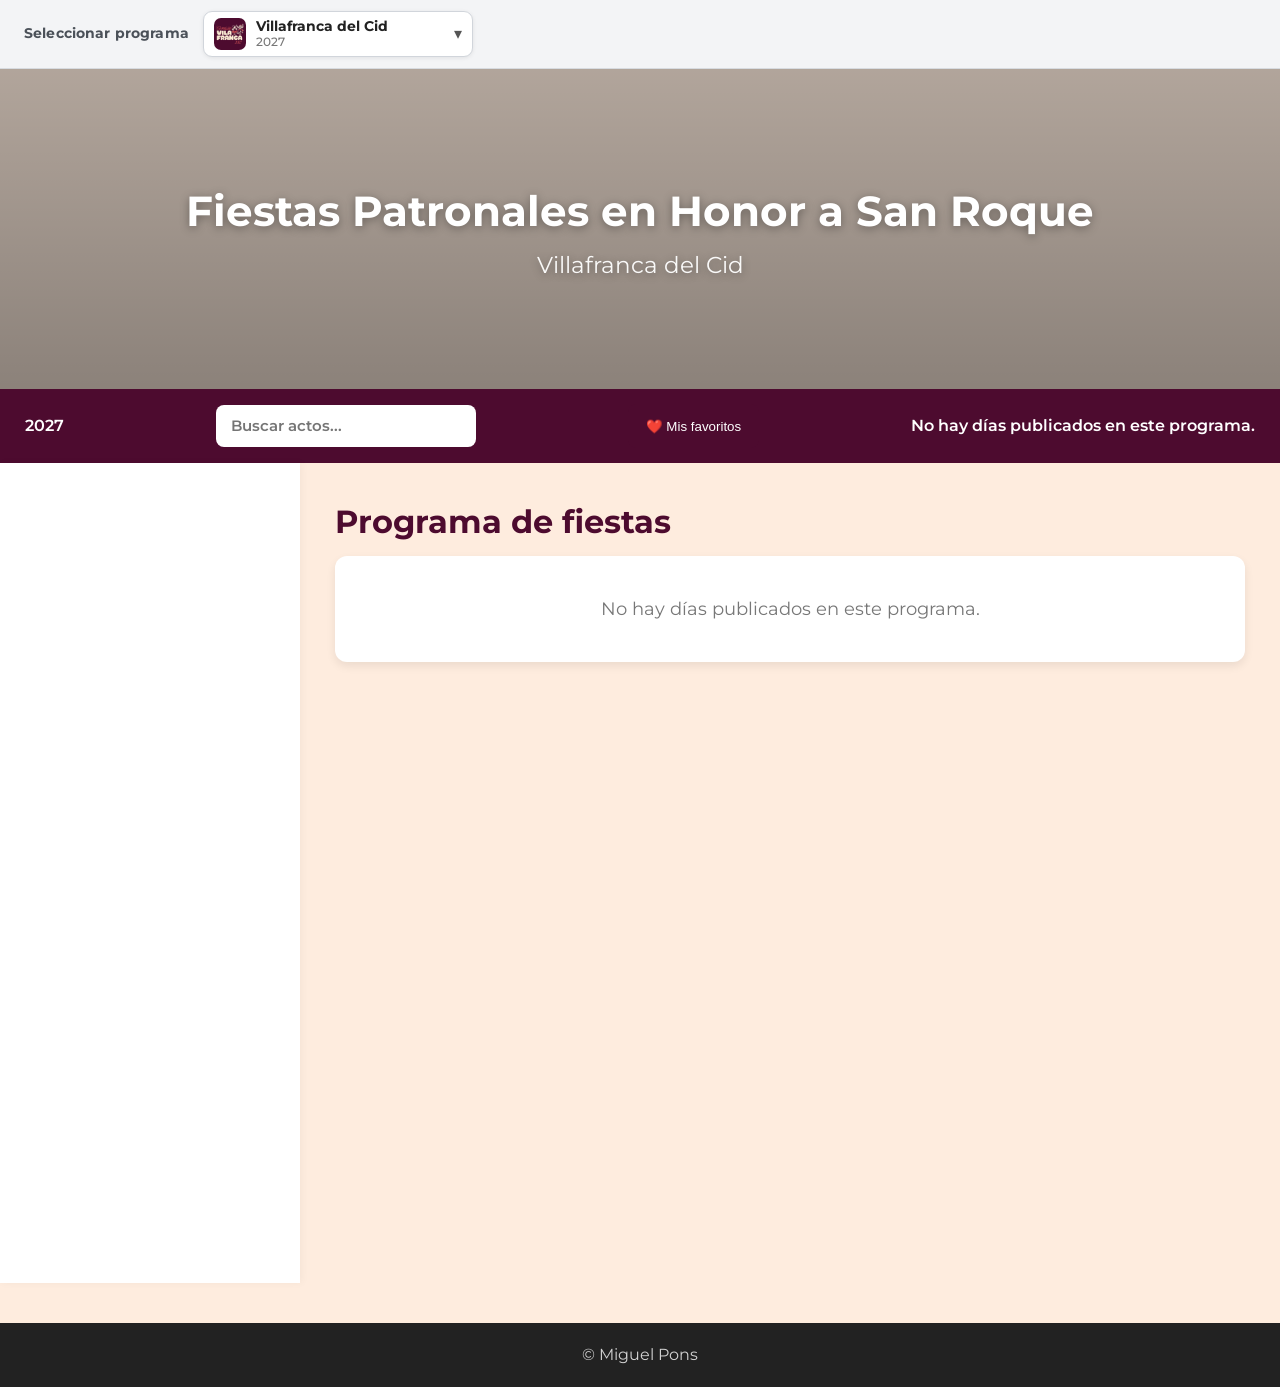
==== commit bd9253c3: "Add files via upload" ====
--- a/index.html
+++ b/index.html
@@ -1,5 +1,5 @@
 <!DOCTYPE html>
-<html lang="es">
+<html lang="es" data-estado="cargando">
 
 <head>
 
@@ -7,7 +7,19 @@
 
     <meta name="viewport" content="width=device-width, initial-scale=1.0">
 
-    <title>Festes Vilafranca</title>
+    <title>Programa de fiestas</title>
+
+    <!-- El estado inicial se define aquí para evitar destellos antes del CSS. -->
+    <style>
+        [data-estado="cargando"] #aplicacion { visibility:hidden; }
+        [data-estado="cargando"] body { overflow:hidden; }
+        #estadoCarga { position:fixed; inset:0; z-index:1000; display:grid; place-items:center; background:#f7f7f8; color:#454952; font:500 16px/1.5 system-ui,sans-serif; text-align:center; padding:24px; }
+        #estadoCarga[hidden] { display:none; }
+        .estado-carga-indicador { display:block; width:32px; height:32px; margin:0 auto 18px; border:3px solid #dedfe3; border-top-color:#757b85; border-radius:50%; animation:girarCarga .8s linear infinite; }
+        #textoCarga { margin:0; }
+        @keyframes girarCarga { to { transform:rotate(360deg); } }
+        @media (prefers-reduced-motion:reduce) { .estado-carga-indicador { animation:none; } }
+    </style>
 
     <meta name="description"
         content="Programa Oficial de las Fiestas Patronales">
@@ -52,6 +64,17 @@
 
 <body>
 
+    <div id="estadoCarga" role="status" aria-live="polite">
+        <div>
+            <span class="estado-carga-indicador" aria-hidden="true"></span>
+            <p id="textoCarga">Cargando programa…</p>
+        </div>
+    </div>
+
+    <noscript><style>#estadoCarga { display:none; }</style>Activa JavaScript en tu navegador para consultar el programa de fiestas.</noscript>
+
+    <div id="aplicacion" aria-busy="true" inert>
+
     <!-- BARRA GLOBAL DE LA APLICACION -->
 
     <section class="barraAplicacion" aria-label="Seleccionar programa de fiestas">
@@ -76,13 +99,12 @@
 
             <img id="logo"
                 class="logo"
-                src="img/icon_festes.png"
-                alt="Logo">
+                alt=""
+                hidden>
 
             <div class="titulos">
 
                 <h1 id="tituloWeb">
-                    Cargando...
                 </h1>
 
                 <h2 id="subtituloWeb">
@@ -118,7 +140,6 @@
 	</section>
 
     <p id="avisoFavoritos" role="status" hidden></p>
-    <noscript>Activa JavaScript en tu navegador para consultar el programa de fiestas.</noscript>
 
     <!-- CONTENIDO -->
 
@@ -152,11 +173,13 @@
 
     </footer>
 
+    </div>
+
     <!-- JAVASCRIPT -->
 
-    <script src="js/helpers.js?v=20261127"></script>
+    <script src="js/helpers.js?v=20261127-3"></script>
 
-    <script src="js/selector-programas.js?v=20261127"></script>
+    <script src="js/selector-programas.js?v=20261127-3"></script>
 	
 	<script src="js/favoritos.js?v=20261127"></script>
 
@@ -166,7 +189,7 @@
 
     <script src="js/tarjetas.js?v=20261127"></script>
 
-    <script src="js/app.js?v=20261127"></script>
+    <script src="js/app.js?v=20261127-3"></script>
 
 
 
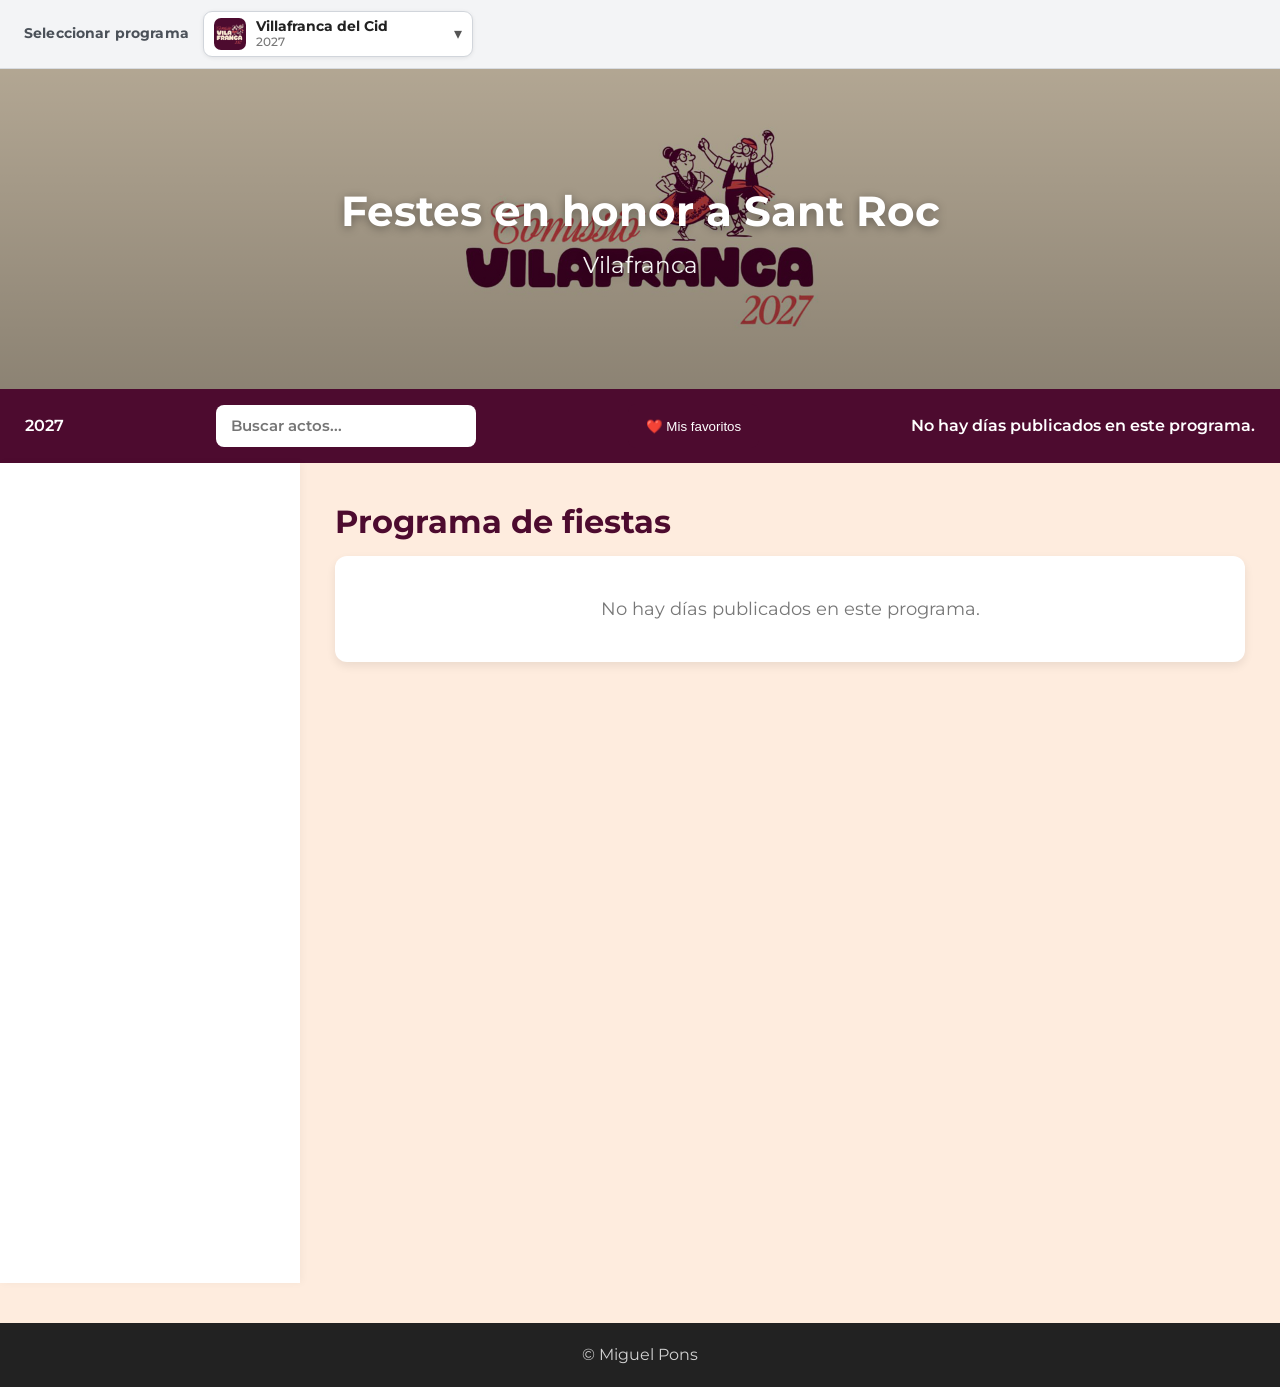
==== commit b43e9a75: "Add files via upload" ====
--- a/index.html
+++ b/index.html
@@ -177,13 +177,13 @@
 
     <!-- JAVASCRIPT -->
 
-    <script src="js/helpers.js?v=20261127-3"></script>
+    <script src="js/helpers.js?v=20261127-4"></script>
 
     <script src="js/selector-programas.js?v=20261127-3"></script>
 	
 	<script src="js/favoritos.js?v=20261127"></script>
 
-    <script src="js/programa.js?v=20261127-2"></script>
+    <script src="js/programa.js?v=20261127-4"></script>
 
     <script src="js/menu.js?v=20261127"></script>
 
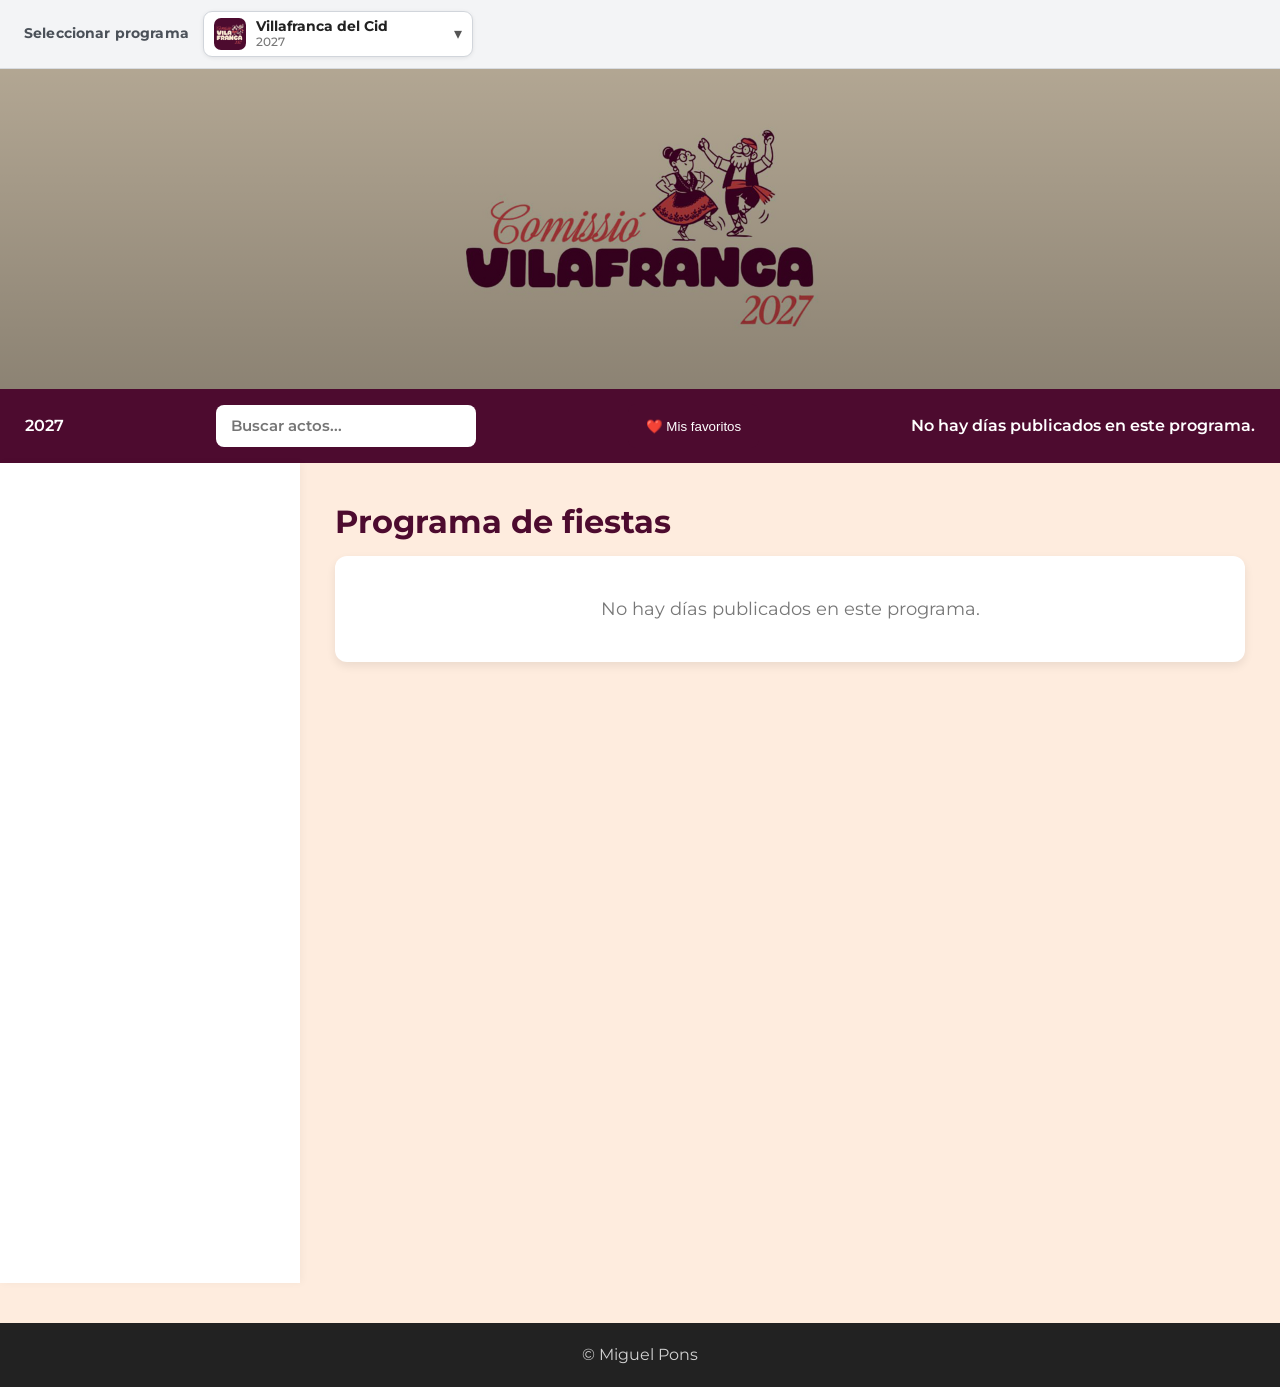
==== commit 1e90e293: "Update favicon link to use favicon.ico" ====
--- a/index.html
+++ b/index.html
@@ -30,7 +30,7 @@
     <link
 		id="favicon"
 		rel="icon"
-		href="img/icon_festes.png">
+		href="favicon.ico">
 
     <!-- Google Fonts -->
 
